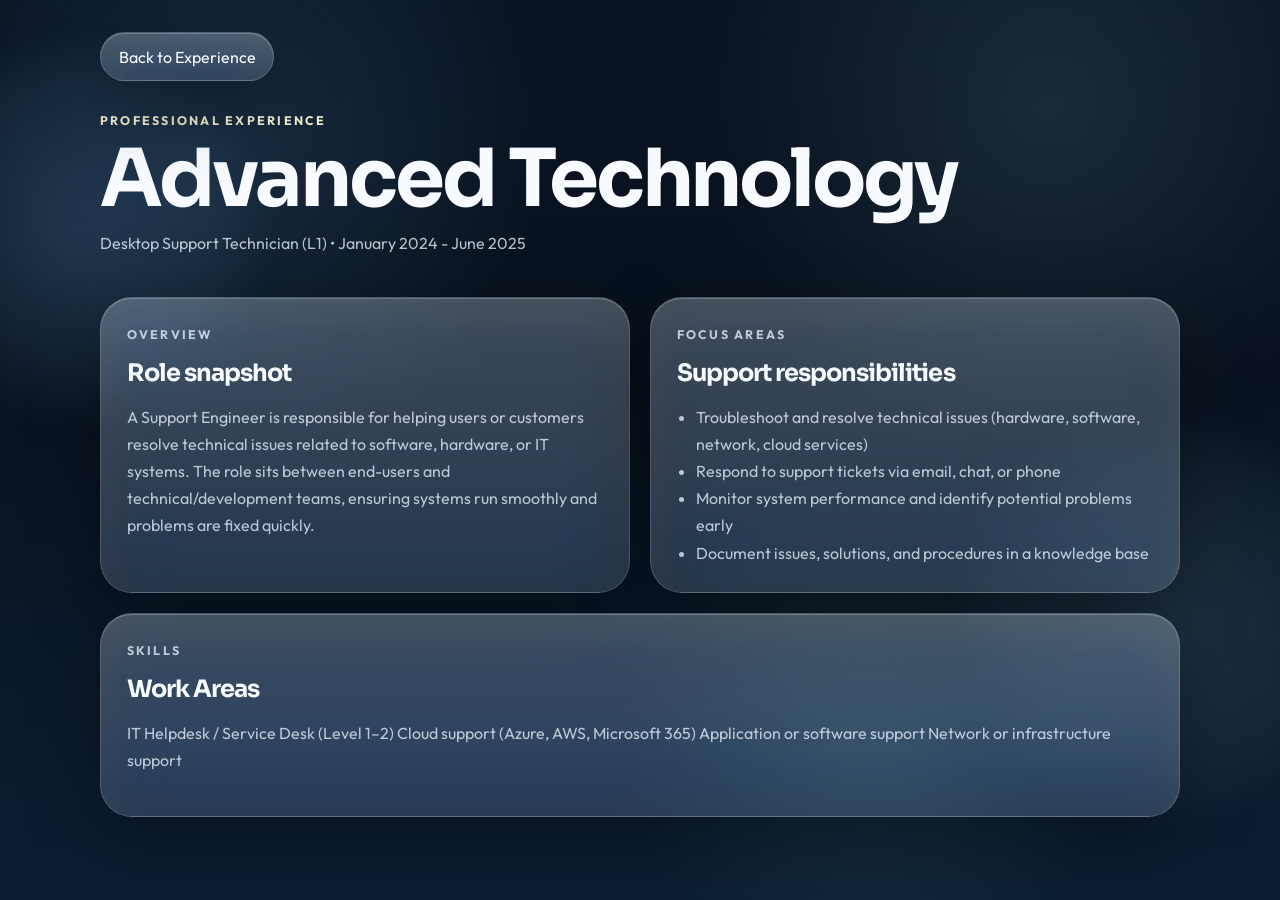
==== advanced-technology.html @ 88c7dc20 "Revise Support Engineer role description and responsibilities Updated the content to provide a clear" ====
<!DOCTYPE html>
<html lang="en">
<head>
  <meta charset="UTF-8">
  <meta name="viewport" content="width=device-width, initial-scale=1.0">
  <title>Advanced Technology | Kiroshin Munyippa</title>
  <link rel="preconnect" href="https://fonts.googleapis.com">
  <link rel="preconnect" href="https://fonts.gstatic.com" crossorigin>
  <link
    href="https://fonts.googleapis.com/css2?family=Outfit:wght@300;400;500;600;700;800&family=Sora:wght@400;500;600;700;800&display=swap"
    rel="stylesheet"
  >
  <link rel="stylesheet" href="advanced-technology.css">
</head>
<body>
  <div class="page-noise" aria-hidden="true"></div>

  <main class="detail-shell">
    <a class="back-link" href="index.html#experience">Back to Experience</a>

    <section class="detail-hero">
      <p class="eyebrow">Professional Experience</p>
      <h1>Advanced Technology</h1>
      <p class="detail-meta">Desktop Support Technician (L1) • January 2024 - June 2025</p>
      <p class="detail-summary">

      
      </p>
    </section>

    <section class="detail-grid">
      <article class="glass-card">
        <p class="card-label">Overview</p>
        <h2>Role snapshot</h2>
        <p>
        A Support Engineer is responsible for helping users or customers resolve 
        technical issues related to software, hardware, or IT systems. The role sits between end-users and technical/development teams, 
        ensuring systems run smoothly and problems are fixed quickly.
        </p>
      </article>

      <article class="glass-card">
        <p class="card-label">Focus Areas</p>
        <h2>Support responsibilities</h2>
        <ul>
          <li>Troubleshoot and resolve technical issues (hardware, software, network, cloud services)</li>
          <li>Respond to support tickets via email, chat, or phone</li>
          <li>Monitor system performance and identify potential problems early</li>
          <li>Document issues, solutions, and procedures in a knowledge base</li>
        </ul>
      </article>
    </section>

    <section class="glass-card detail-notes">
      <p class="card-label">Skills</p>
      <h2>Work Areas</h2>
      <p>
        IT Helpdesk / Service Desk (Level 1–2)
        Cloud support (Azure, AWS, Microsoft 365)
        Application or software support
        Network or infrastructure support
      </p>
    </section>
  </main>
</body>
</html>
---- advanced-technology.css ----
:root {
  --bg: #06111f;
  --surface: rgba(229, 241, 255, 0.12);
  --text: #f7fbff;
  --muted: rgba(231, 240, 252, 0.78);
  --line: rgba(255, 255, 255, 0.16);
  --shadow: 0 26px 70px rgba(0, 0, 0, 0.34);
  --shadow-soft: 0 1px 0 rgba(255, 255, 255, 0.22) inset, 0 18px 44px rgba(255, 255, 255, 0.04) inset;
}

* {
  box-sizing: border-box;
}

body {
  margin: 0;
  min-height: 100vh;
  color: var(--text);
  font-family: "Outfit", sans-serif;
  background:
    radial-gradient(circle at 18% 16%, rgba(126, 196, 255, 0.14), transparent 24%),
    radial-gradient(circle at 82% 12%, rgba(184, 235, 255, 0.1), transparent 26%),
    radial-gradient(circle at 68% 82%, rgba(171, 255, 237, 0.08), transparent 22%),
    linear-gradient(180deg, #091423 0%, #08111d 40%, #0d1e33 100%);
}

body::before,
body::after {
  content: "";
  position: fixed;
  border-radius: 50%;
  filter: blur(20px);
  pointer-events: none;
  z-index: -1;
}

body::before {
  top: 6%;
  left: -8%;
  width: 22rem;
  height: 22rem;
  background: radial-gradient(circle, rgba(129, 191, 255, 0.16), rgba(129, 191, 255, 0));
}

body::after {
  right: -6%;
  bottom: 10%;
  width: 24rem;
  height: 24rem;
  background: radial-gradient(circle, rgba(183, 239, 255, 0.12), rgba(183, 239, 255, 0));
}

a {
  color: inherit;
  text-decoration: none;
}

.page-noise {
  position: fixed;
  inset: 0;
  opacity: 0.06;
  pointer-events: none;
  background-image:
    linear-gradient(rgba(255, 255, 255, 0.06) 1px, transparent 1px),
    linear-gradient(90deg, rgba(255, 255, 255, 0.05) 1px, transparent 1px);
  background-size: 140px 140px;
  mask-image: radial-gradient(circle at center, black 50%, transparent 92%);
}

.detail-shell {
  width: min(1080px, calc(100% - 2rem));
  margin: 0 auto;
  padding: 2rem 0 4rem;
}

.back-link,
.glass-card {
  background:
    linear-gradient(180deg, rgba(255, 255, 255, 0.18), rgba(255, 255, 255, 0.07)),
    rgba(228, 239, 255, 0.08);
  border: 1px solid var(--line);
  box-shadow: var(--shadow), var(--shadow-soft);
  backdrop-filter: blur(26px) saturate(170%);
  -webkit-backdrop-filter: blur(26px) saturate(170%);
}

.back-link {
  display: inline-flex;
  padding: 0.85rem 1.1rem;
  border-radius: 999px;
}

.detail-hero {
  padding: 2rem 0 1.5rem;
}

.eyebrow,
.card-label {
  margin: 0;
  color: rgba(255, 249, 214, 0.95);
  text-transform: uppercase;
  letter-spacing: 0.18em;
  font-size: 0.78rem;
  font-weight: 700;
}

.detail-hero h1,
.glass-card h2 {
  margin: 0.8rem 0;
  font-family: "Sora", sans-serif;
  letter-spacing: -0.04em;
}

.detail-hero h1 {
  font-size: clamp(2.6rem, 7vw, 5rem);
  line-height: 0.95;
}

.detail-meta,
.detail-summary,
.glass-card p,
.glass-card li {
  color: var(--muted);
  line-height: 1.7;
}

.detail-meta {
  margin: 0 0 1rem;
}

.detail-grid {
  display: grid;
  grid-template-columns: repeat(2, minmax(0, 1fr));
  gap: 1.25rem;
}

.glass-card {
  padding: 1.6rem;
  border-radius: 32px;
}

.glass-card ul {
  margin: 1rem 0 0;
  padding-left: 1.2rem;
}

.detail-notes {
  margin-top: 1.25rem;
}

@media (max-width: 780px) {
  .detail-grid {
    grid-template-columns: 1fr;
  }
}
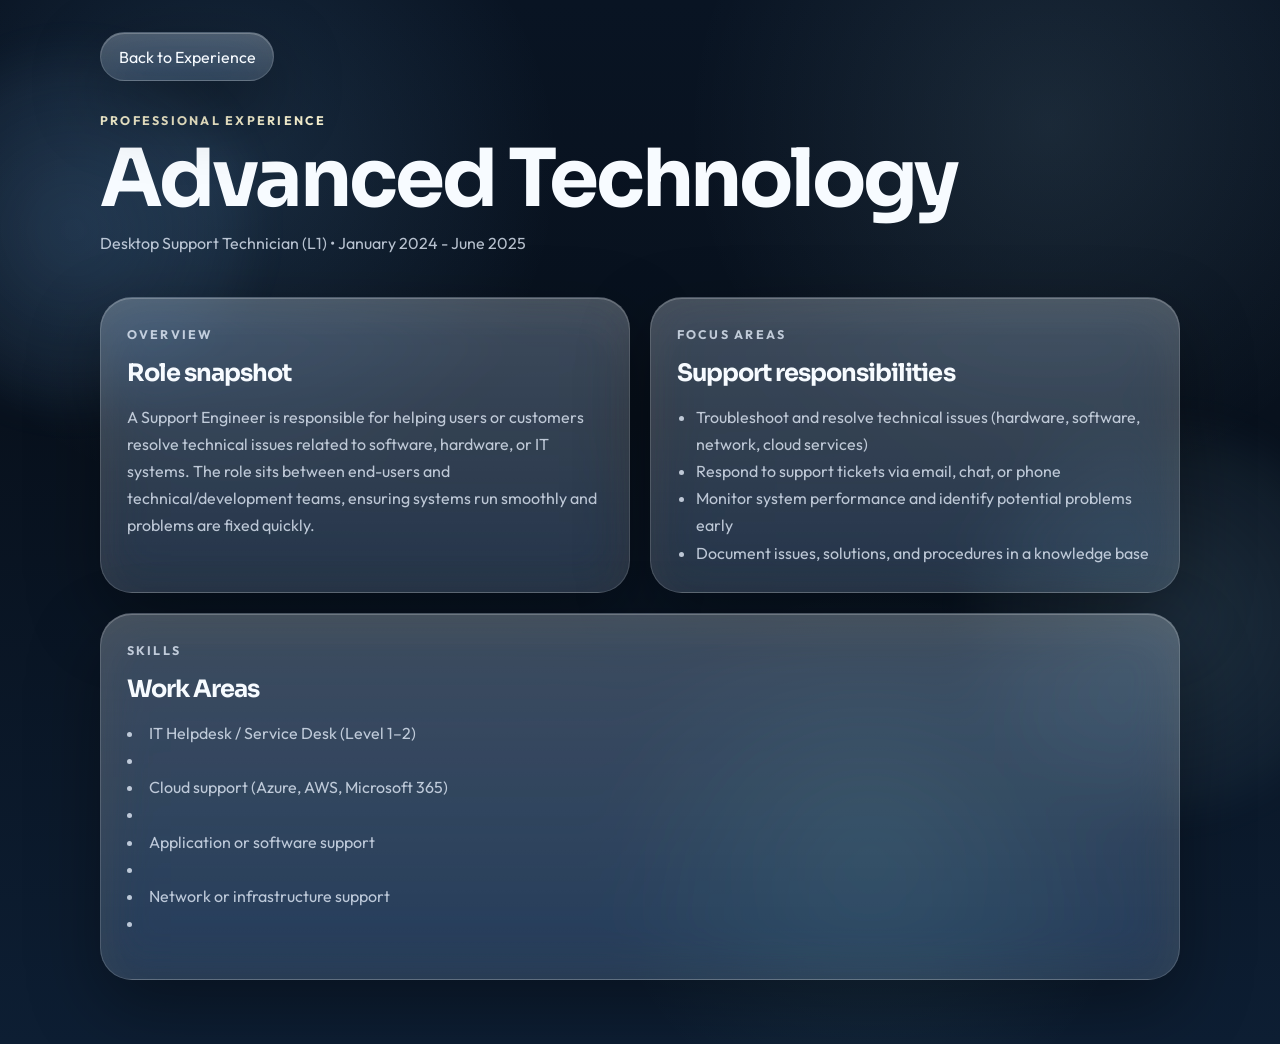
==== commit 1e972175: "Format skills section with list items Changed skills list to use list items for better structure." ====
--- a/advanced-technology.html
+++ b/advanced-technology.html
@@ -55,10 +55,10 @@
       <p class="card-label">Skills</p>
       <h2>Work Areas</h2>
       <p>
-        IT Helpdesk / Service Desk (Level 1–2)
-        Cloud support (Azure, AWS, Microsoft 365)
-        Application or software support
-        Network or infrastructure support
+        <li>IT Helpdesk / Service Desk (Level 1–2)<li>
+        <li>Cloud support (Azure, AWS, Microsoft 365)<li>
+       <li> Application or software support<li>
+        <li>Network or infrastructure support<li>
       </p>
     </section>
   </main>
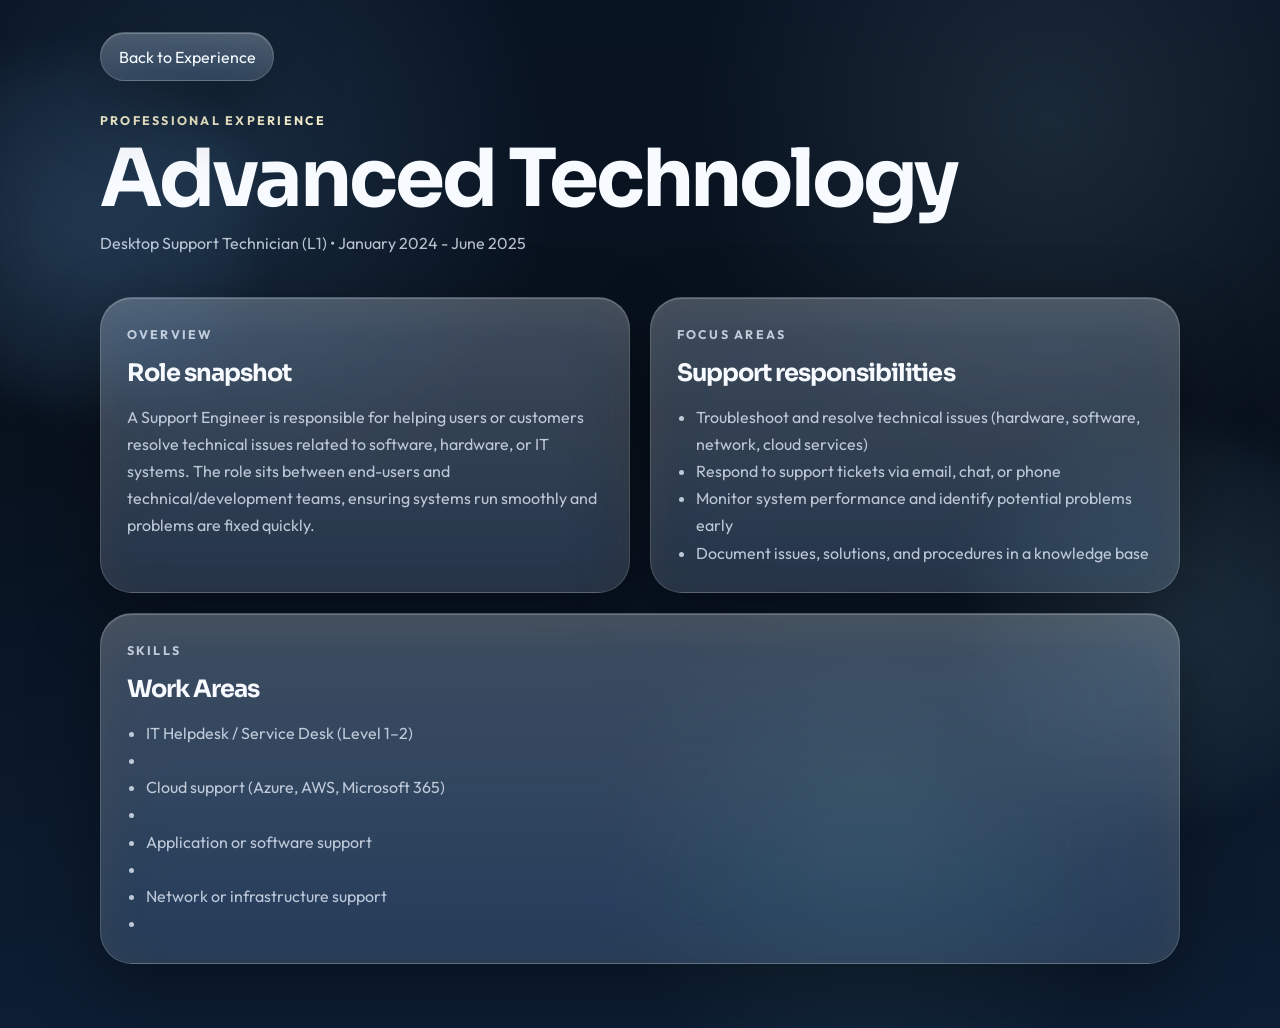
==== commit 04f211c2: "Change skills section to use a list format" ====
--- a/advanced-technology.html
+++ b/advanced-technology.html
@@ -54,12 +54,12 @@
     <section class="glass-card detail-notes">
       <p class="card-label">Skills</p>
       <h2>Work Areas</h2>
-      <p>
+      <ul>
         <li>IT Helpdesk / Service Desk (Level 1–2)<li>
         <li>Cloud support (Azure, AWS, Microsoft 365)<li>
        <li> Application or software support<li>
         <li>Network or infrastructure support<li>
-      </p>
+      </ul>
     </section>
   </main>
 </body>
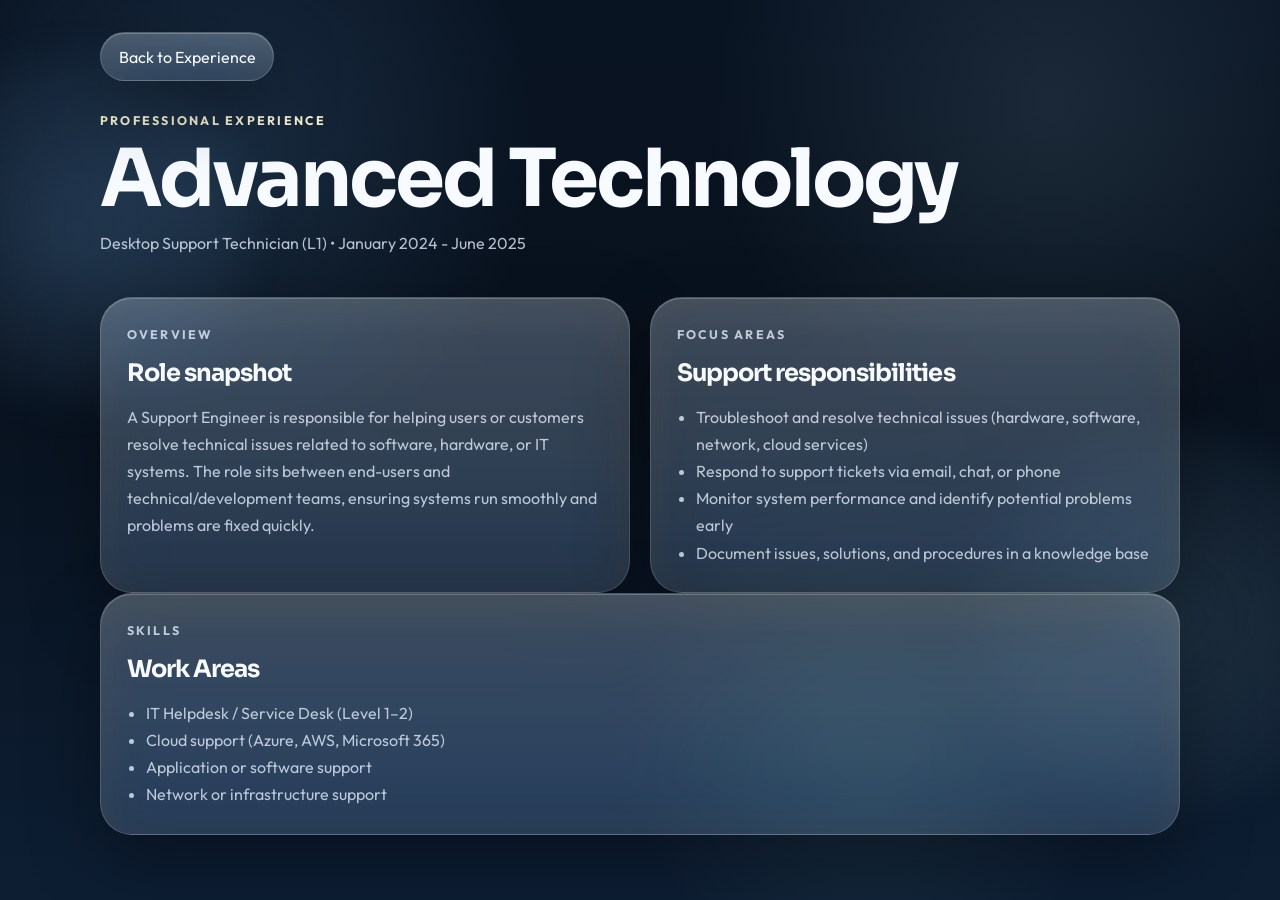
==== commit 3bd4966a: "Fix HTML structure for skills section" ====
--- a/advanced-technology.html
+++ b/advanced-technology.html
@@ -51,15 +51,16 @@
       </article>
     </section>
 
-    <section class="glass-card detail-notes">
+    <article class="glass-card">
       <p class="card-label">Skills</p>
       <h2>Work Areas</h2>
       <ul>
-        <li>IT Helpdesk / Service Desk (Level 1–2)<li>
-        <li>Cloud support (Azure, AWS, Microsoft 365)<li>
-       <li> Application or software support<li>
-        <li>Network or infrastructure support<li>
+        <li>IT Helpdesk / Service Desk (Level 1–2)
+        <li>Cloud support (Azure, AWS, Microsoft 365)
+       <li> Application or software support
+        <li>Network or infrastructure support
       </ul>
+    </article>
     </section>
   </main>
 </body>
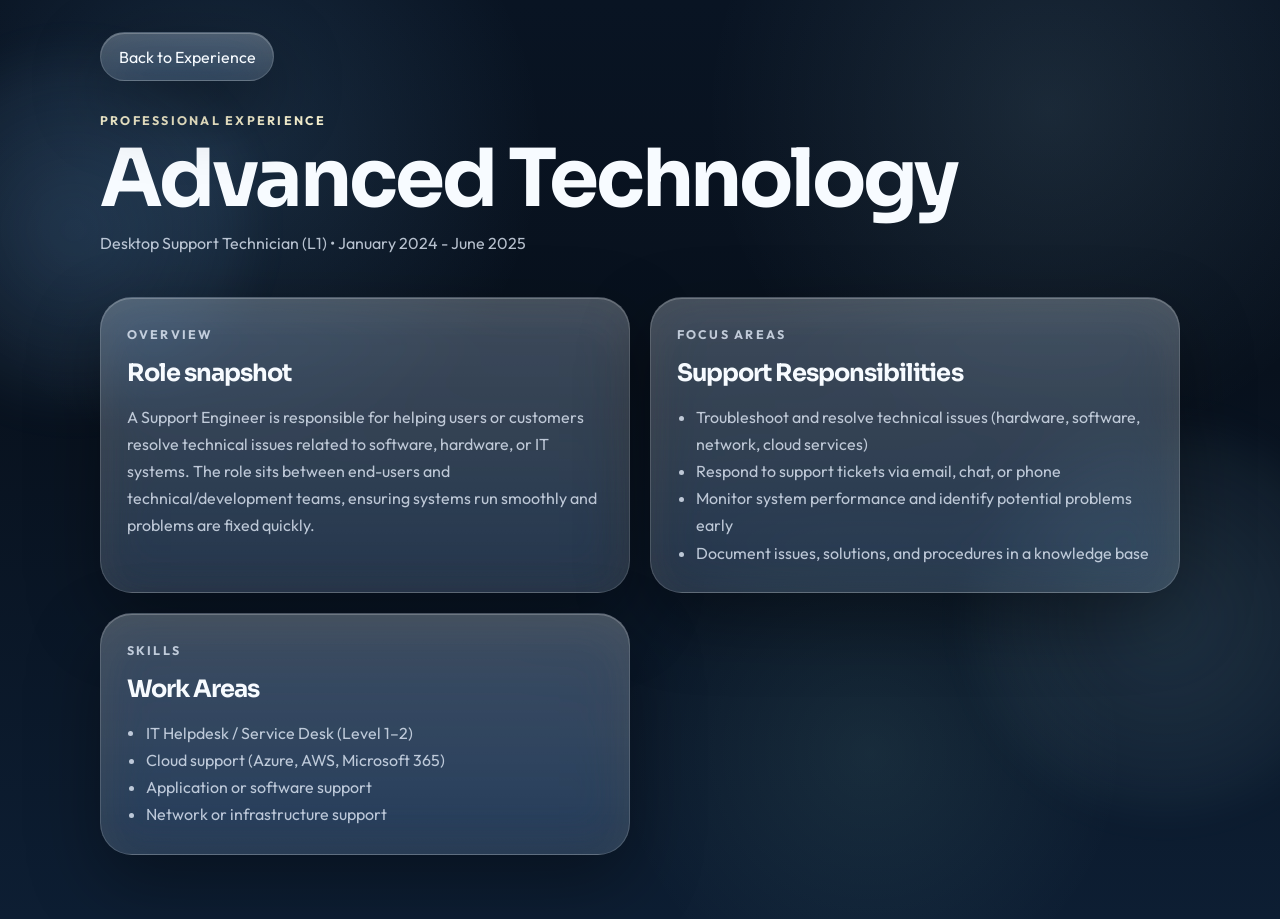
==== commit 95a52c30: "Reorganize support responsibilities and skills sections" ====
--- a/advanced-technology.html
+++ b/advanced-technology.html
@@ -40,28 +40,30 @@
       </article>
 
       <article class="glass-card">
-        <p class="card-label">Focus Areas</p>
-        <h2>Support responsibilities</h2>
-        <ul>
-          <li>Troubleshoot and resolve technical issues (hardware, software, network, cloud services)</li>
-          <li>Respond to support tickets via email, chat, or phone</li>
-          <li>Monitor system performance and identify potential problems early</li>
-          <li>Document issues, solutions, and procedures in a knowledge base</li>
-        </ul>
-      </article>
-    </section>
+    <p class="card-label">Focus Areas</p>
+    <h2>Support Responsibilities</h2>
 
-    <article class="glass-card">
-      <p class="card-label">Skills</p>
-      <h2>Work Areas</h2>
-      <ul>
-        <li>IT Helpdesk / Service Desk (Level 1–2)
-        <li>Cloud support (Azure, AWS, Microsoft 365)
-       <li> Application or software support
-        <li>Network or infrastructure support
-      </ul>
-    </article>
-    </section>
+    <ul>
+      <li>Troubleshoot and resolve technical issues (hardware, software, network, cloud services)</li>
+      <li>Respond to support tickets via email, chat, or phone</li>
+      <li>Monitor system performance and identify potential problems early</li>
+      <li>Document issues, solutions, and procedures in a knowledge base</li>
+    </ul>
+  </article>
+
+  <article class="glass-card">
+    <p class="card-label">Skills</p>
+    <h2>Work Areas</h2>
+
+    <ul>
+      <li>IT Helpdesk / Service Desk (Level 1–2)</li>
+      <li>Cloud support (Azure, AWS, Microsoft 365)</li>
+      <li>Application or software support</li>
+      <li>Network or infrastructure support</li>
+    </ul>
+  </article>
+
+</section>
   </main>
 </body>
 </html>
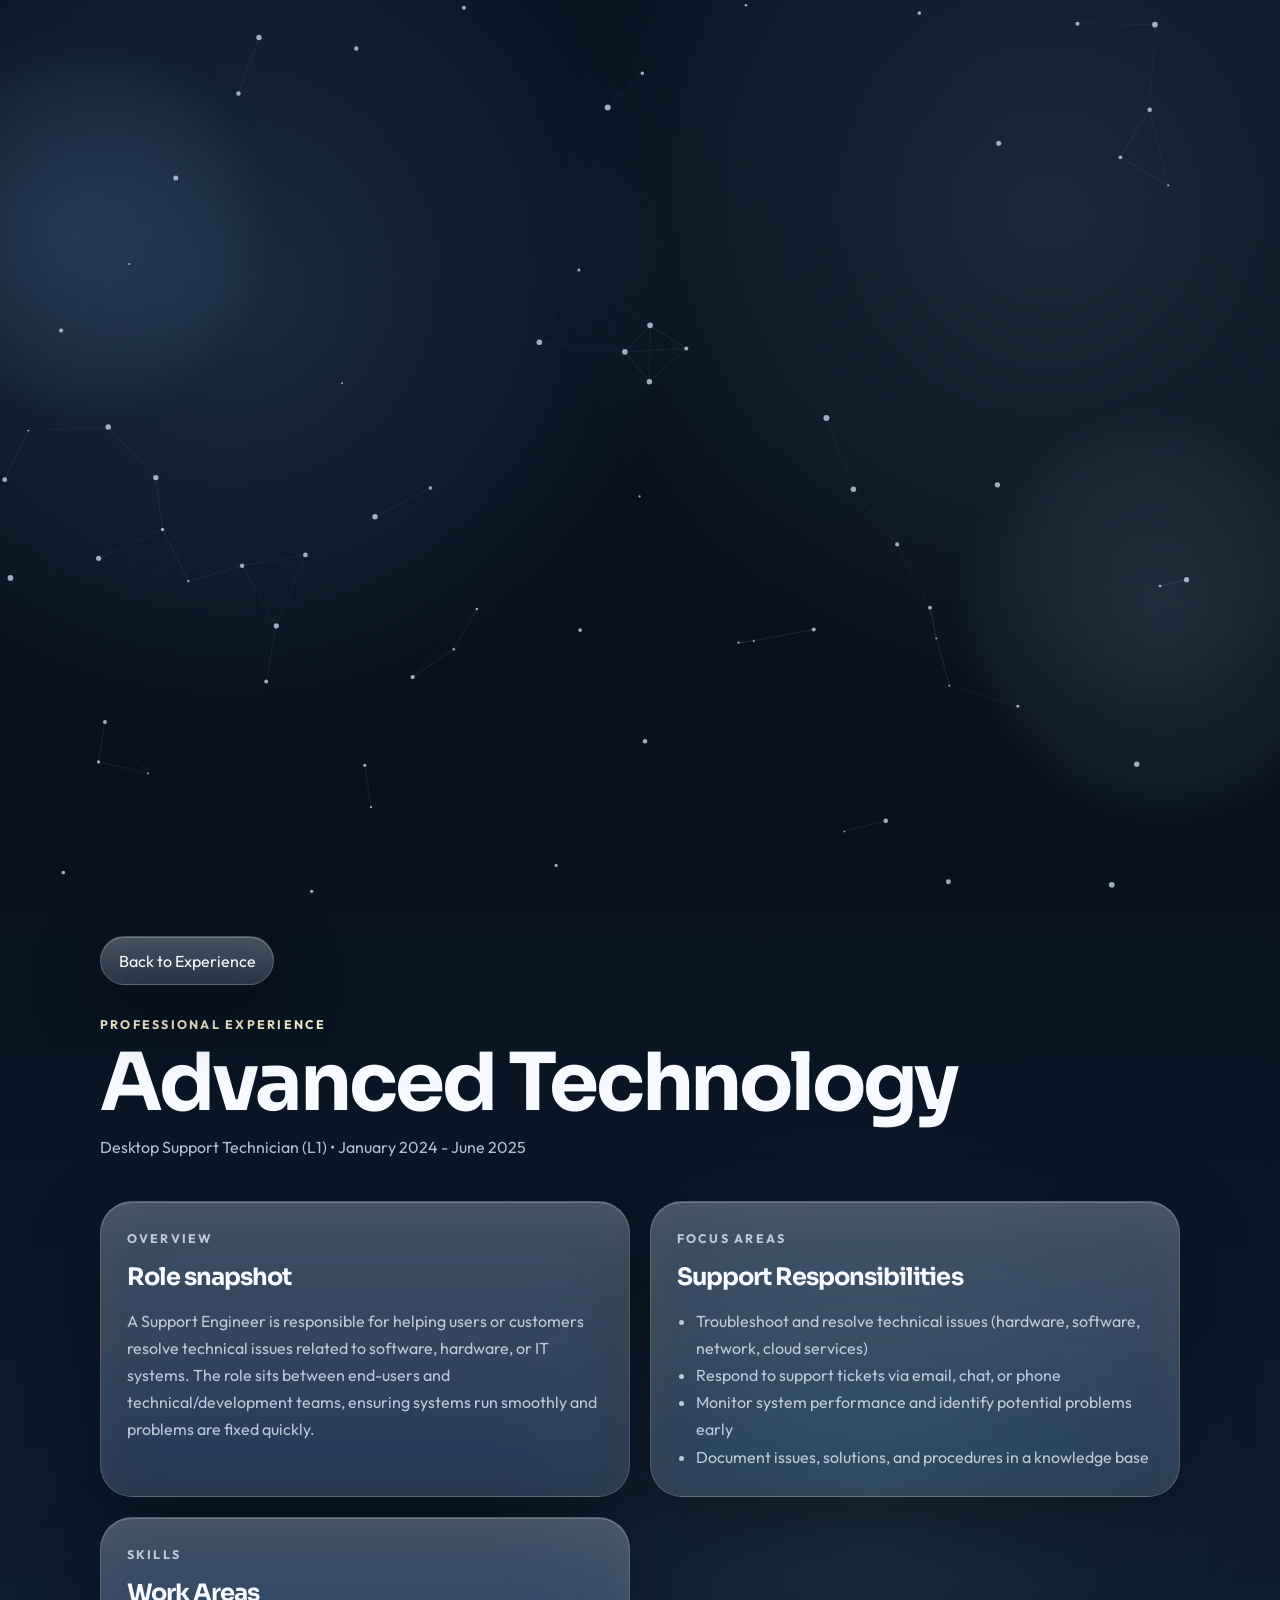
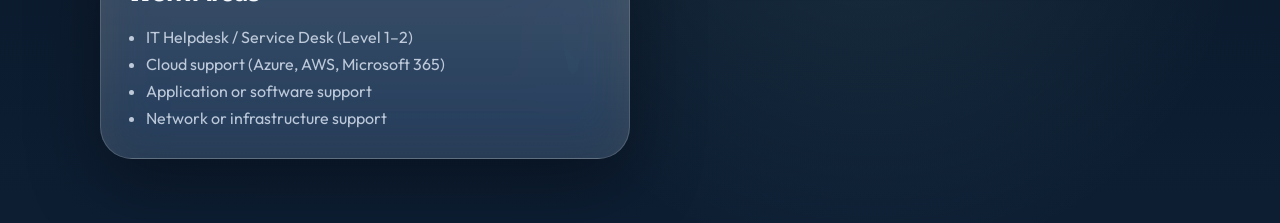
==== commit 8da43bb7: "Add particle canvas and animations script" ====
--- a/advanced-technology.html
+++ b/advanced-technology.html
@@ -13,6 +13,7 @@
   <link rel="stylesheet" href="advanced-technology.css">
 </head>
 <body>
+  <canvas id="particle-canvas" aria-hidden="true"></canvas>
   <div class="page-noise" aria-hidden="true"></div>
 
   <main class="detail-shell">
@@ -51,7 +52,7 @@
     </ul>
   </article>
 
-  <article class="glass-card">
+  <article class="glass-card full-width-card">
     <p class="card-label">Skills</p>
     <h2>Work Areas</h2>
 
@@ -65,5 +66,6 @@
 
 </section>
   </main>
+  <script src="animations.js?v=99"></script>
 </body>
 </html>
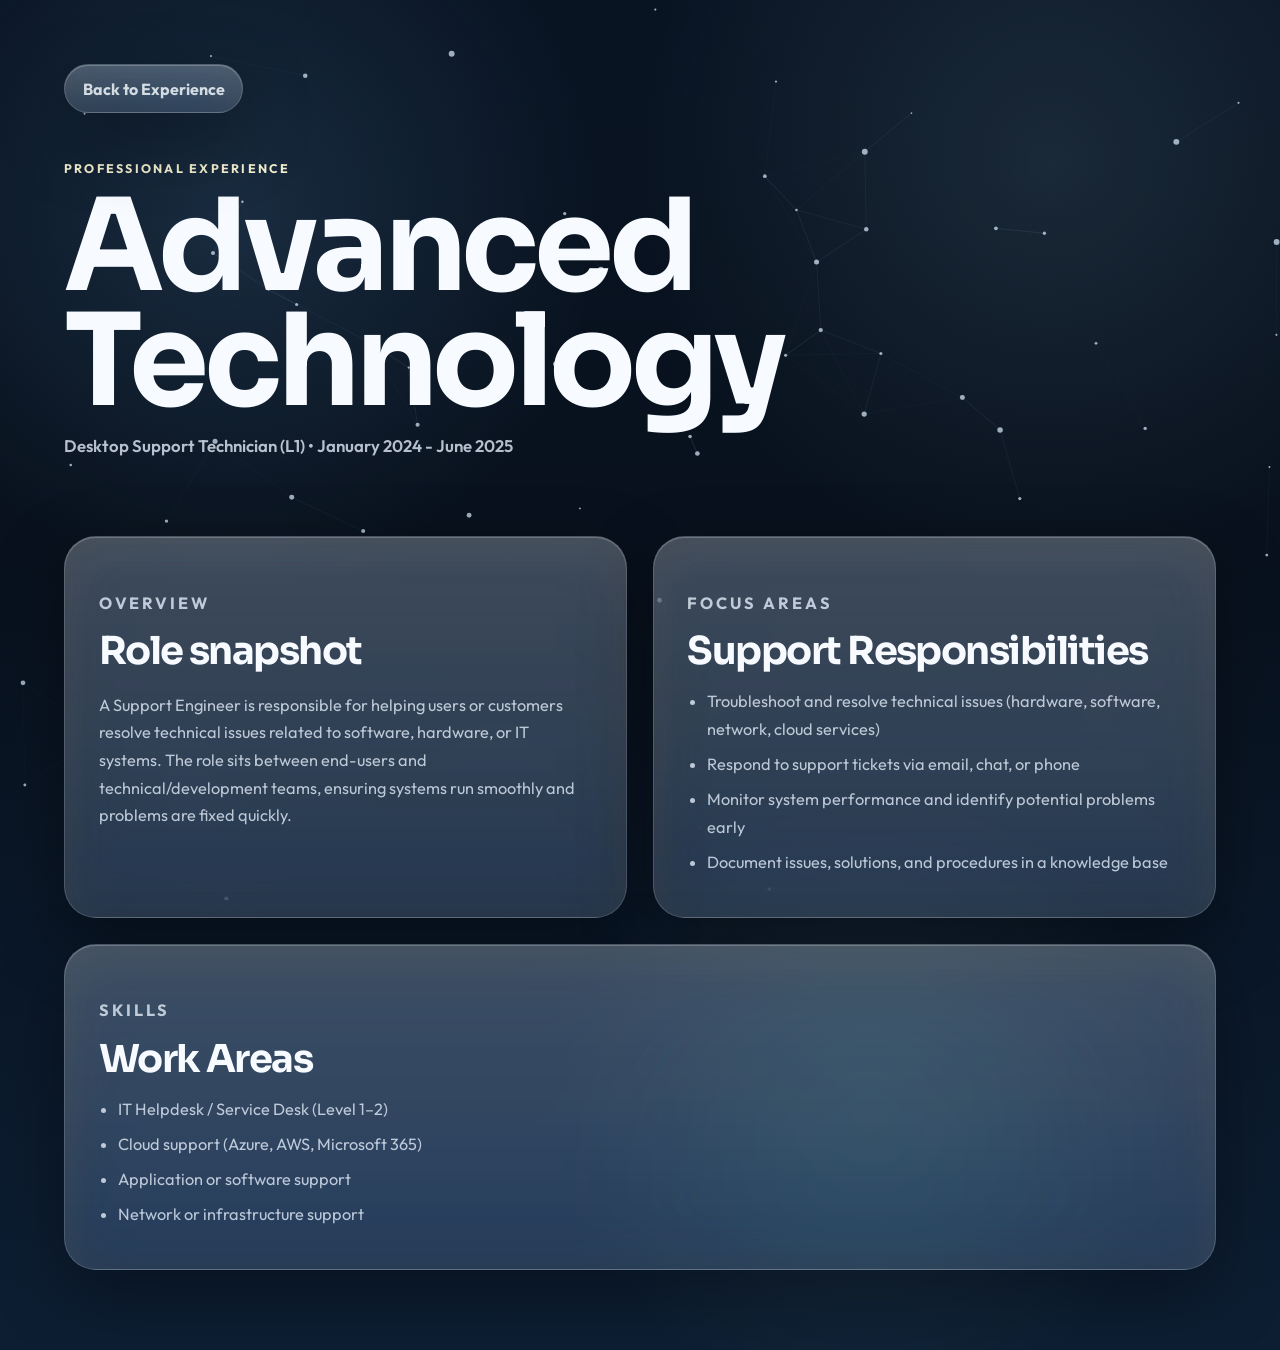
==== commit d9c58d3b: "Install and Configure Vercel Speed Insights # Vercel Speed Insights Implementation  ## Summary Succe" ====
--- a/advanced-technology.html
+++ b/advanced-technology.html
@@ -11,6 +11,12 @@
     rel="stylesheet"
   >
   <link rel="stylesheet" href="advanced-technology.css">
+  
+  <!-- Vercel Speed Insights -->
+  <script>
+    window.si = window.si || function () { (window.siq = window.siq || []).push(arguments); };
+  </script>
+  <script defer src="/_vercel/speed-insights/script.js"></script>
 </head>
 <body>
   <canvas id="particle-canvas" aria-hidden="true"></canvas>
--- a/advanced-technology.css
+++ b/advanced-technology.css
@@ -4,17 +4,41 @@
   --text: #f7fbff;
   --muted: rgba(231, 240, 252, 0.78);
   --line: rgba(255, 255, 255, 0.16);
+  --line-strong: rgba(255, 255, 255, 0.24);
+
+  --glass-bg:
+    linear-gradient(
+      180deg,
+      rgba(255, 255, 255, 0.18),
+      rgba(255, 255, 255, 0.07)
+    ),
+    rgba(228, 239, 255, 0.08);
+
   --shadow: 0 26px 70px rgba(0, 0, 0, 0.34);
-  --shadow-soft: 0 1px 0 rgba(255, 255, 255, 0.22) inset, 0 18px 44px rgba(255, 255, 255, 0.04) inset;
-}
-
-* {
+
+  --shadow-soft:
+    0 1px 0 rgba(255, 255, 255, 0.22) inset,
+    0 18px 44px rgba(255, 255, 255, 0.04) inset;
+}
+
+/* ---------- Base ---------- */
+
+*,
+*::before,
+*::after {
   box-sizing: border-box;
+}
+
+html {
+  scroll-behavior: smooth;
+  overflow-x: hidden;
+  background: var(--bg);
 }
 
 body {
   margin: 0;
-  min-height: 100vh;
+  min-height: 100dvh;
+  overflow-x: hidden;
   color: var(--text);
   font-family: "Outfit", sans-serif;
   background:
@@ -39,7 +63,11 @@
   left: -8%;
   width: 22rem;
   height: 22rem;
-  background: radial-gradient(circle, rgba(129, 191, 255, 0.16), rgba(129, 191, 255, 0));
+  background: radial-gradient(
+    circle,
+    rgba(129, 191, 255, 0.16),
+    rgba(129, 191, 255, 0)
+  );
 }
 
 body::after {
@@ -47,7 +75,11 @@
   bottom: 10%;
   width: 24rem;
   height: 24rem;
-  background: radial-gradient(circle, rgba(183, 239, 255, 0.12), rgba(183, 239, 255, 0));
+  background: radial-gradient(
+    circle,
+    rgba(183, 239, 255, 0.12),
+    rgba(183, 239, 255, 0)
+  );
 }
 
 a {
@@ -55,9 +87,22 @@
   text-decoration: none;
 }
 
+/* ---------- Moving background support ---------- */
+
+#particle-canvas {
+  position: fixed;
+  inset: 0;
+  width: 100vw;
+  height: 100dvh;
+  display: block;
+  z-index: 0;
+  pointer-events: none;
+}
+
 .page-noise {
   position: fixed;
   inset: 0;
+  z-index: 1;
   opacity: 0.06;
   pointer-events: none;
   background-image:
@@ -67,17 +112,20 @@
   mask-image: radial-gradient(circle at center, black 50%, transparent 92%);
 }
 
+/* ---------- Layout ---------- */
+
 .detail-shell {
-  width: min(1080px, calc(100% - 2rem));
+  position: relative;
+  z-index: 2;
+  width: min(1440px, calc(100% - 10%));
+  min-height: 100dvh;
   margin: 0 auto;
-  padding: 2rem 0 4rem;
+  padding: 4rem 0 5rem;
 }
 
 .back-link,
 .glass-card {
-  background:
-    linear-gradient(180deg, rgba(255, 255, 255, 0.18), rgba(255, 255, 255, 0.07)),
-    rgba(228, 239, 255, 0.08);
+  background: var(--glass-bg);
   border: 1px solid var(--line);
   box-shadow: var(--shadow), var(--shadow-soft);
   backdrop-filter: blur(26px) saturate(170%);
@@ -86,12 +134,28 @@
 
 .back-link {
   display: inline-flex;
+  align-items: center;
+  justify-content: center;
   padding: 0.85rem 1.1rem;
   border-radius: 999px;
-}
+  color: rgba(247, 251, 255, 0.82);
+  font-weight: 700;
+  transition:
+    transform 0.25s ease,
+    border-color 0.25s ease,
+    color 0.25s ease;
+}
+
+.back-link:hover {
+  color: #ffffff;
+  border-color: var(--line-strong);
+  transform: translateY(-1px);
+}
+
+/* ---------- Hero ---------- */
 
 .detail-hero {
-  padding: 2rem 0 1.5rem;
+  padding: 3rem 0 3.5rem;
 }
 
 .eyebrow,
@@ -112,8 +176,9 @@
 }
 
 .detail-hero h1 {
-  font-size: clamp(2.6rem, 7vw, 5rem);
-  line-height: 0.95;
+  max-width: 1100px;
+  font-size: clamp(4rem, 10vw, 9rem);
+  line-height: 0.9;
 }
 
 .detail-meta,
@@ -126,17 +191,39 @@
 
 .detail-meta {
   margin: 0 0 1rem;
-}
+  font-size: 1.05rem;
+  font-weight: 600;
+}
+
+.detail-summary {
+  max-width: 760px;
+  margin-top: 1.2rem;
+  font-size: 1.05rem;
+}
+
+/* ---------- Cards ---------- */
 
 .detail-grid {
   display: grid;
   grid-template-columns: repeat(2, minmax(0, 1fr));
-  gap: 1.25rem;
+  gap: 1.6rem;
+  align-items: stretch;
 }
 
 .glass-card {
-  padding: 1.6rem;
+  min-height: 300px;
+  padding: 2.1rem;
   border-radius: 32px;
+}
+
+.glass-card h2 {
+  font-size: clamp(1.8rem, 3vw, 2.4rem);
+  line-height: 1.1;
+}
+
+.glass-card p {
+  margin: 1.2rem 0 0;
+  font-size: 1.02rem;
 }
 
 .glass-card ul {
@@ -144,12 +231,120 @@
   padding-left: 1.2rem;
 }
 
+.glass-card li {
+  font-size: 1.02rem;
+  margin-bottom: 0.45rem;
+}
+
+/* Makes the bottom card the same width as the two cards above */
+.full-width-card {
+  grid-column: 1 / -1;
+}
+
 .detail-notes {
   margin-top: 1.25rem;
 }
 
-@media (max-width: 780px) {
+/* =========================================================
+   TABLET / MOBILE
+   ========================================================= */
+
+@media (max-width: 900px) {
+  .detail-shell {
+    width: 100%;
+    min-height: 100dvh;
+    padding:
+      calc(env(safe-area-inset-top) + 3rem)
+      6%
+      calc(env(safe-area-inset-bottom) + 4rem);
+  }
+
+  .back-link {
+    margin-bottom: 2.4rem;
+  }
+
+  .detail-hero {
+    padding: 0 0 2.4rem;
+  }
+
+  .detail-hero h1 {
+    font-size: clamp(3.4rem, 16vw, 6rem);
+    line-height: 0.92;
+  }
+
+  .detail-meta {
+    font-size: 0.98rem;
+    line-height: 1.6;
+  }
+
+  .detail-summary {
+    font-size: 0.98rem;
+  }
+
   .detail-grid {
     grid-template-columns: 1fr;
-  }
-}
+    gap: 1.35rem;
+  }
+
+  .full-width-card {
+    grid-column: auto;
+  }
+
+  .glass-card {
+    width: 100%;
+    min-height: auto;
+    padding: 1.6rem;
+    border-radius: 26px;
+  }
+
+  .glass-card h2 {
+    font-size: 1.8rem;
+  }
+
+  .glass-card p,
+  .glass-card li {
+    font-size: 0.98rem;
+  }
+}
+
+/* =========================================================
+   SMALL PHONES
+   ========================================================= */
+
+@media (max-width: 480px) {
+  .detail-shell {
+    padding:
+      calc(env(safe-area-inset-top) + 2.5rem)
+      5%
+      calc(env(safe-area-inset-bottom) + 3.5rem);
+  }
+
+  .back-link {
+    padding: 0.8rem 1rem;
+    font-size: 0.9rem;
+  }
+
+  .detail-hero h1 {
+    font-size: 3.5rem;
+  }
+
+  .eyebrow,
+  .card-label {
+    font-size: 0.72rem;
+    letter-spacing: 0.16em;
+  }
+
+  .glass-card {
+    padding: 1.4rem;
+    border-radius: 24px;
+  }
+
+  .glass-card h2 {
+    font-size: 1.65rem;
+  }
+
+  .glass-card p,
+  .glass-card li {
+    font-size: 0.95rem;
+  }
+}
